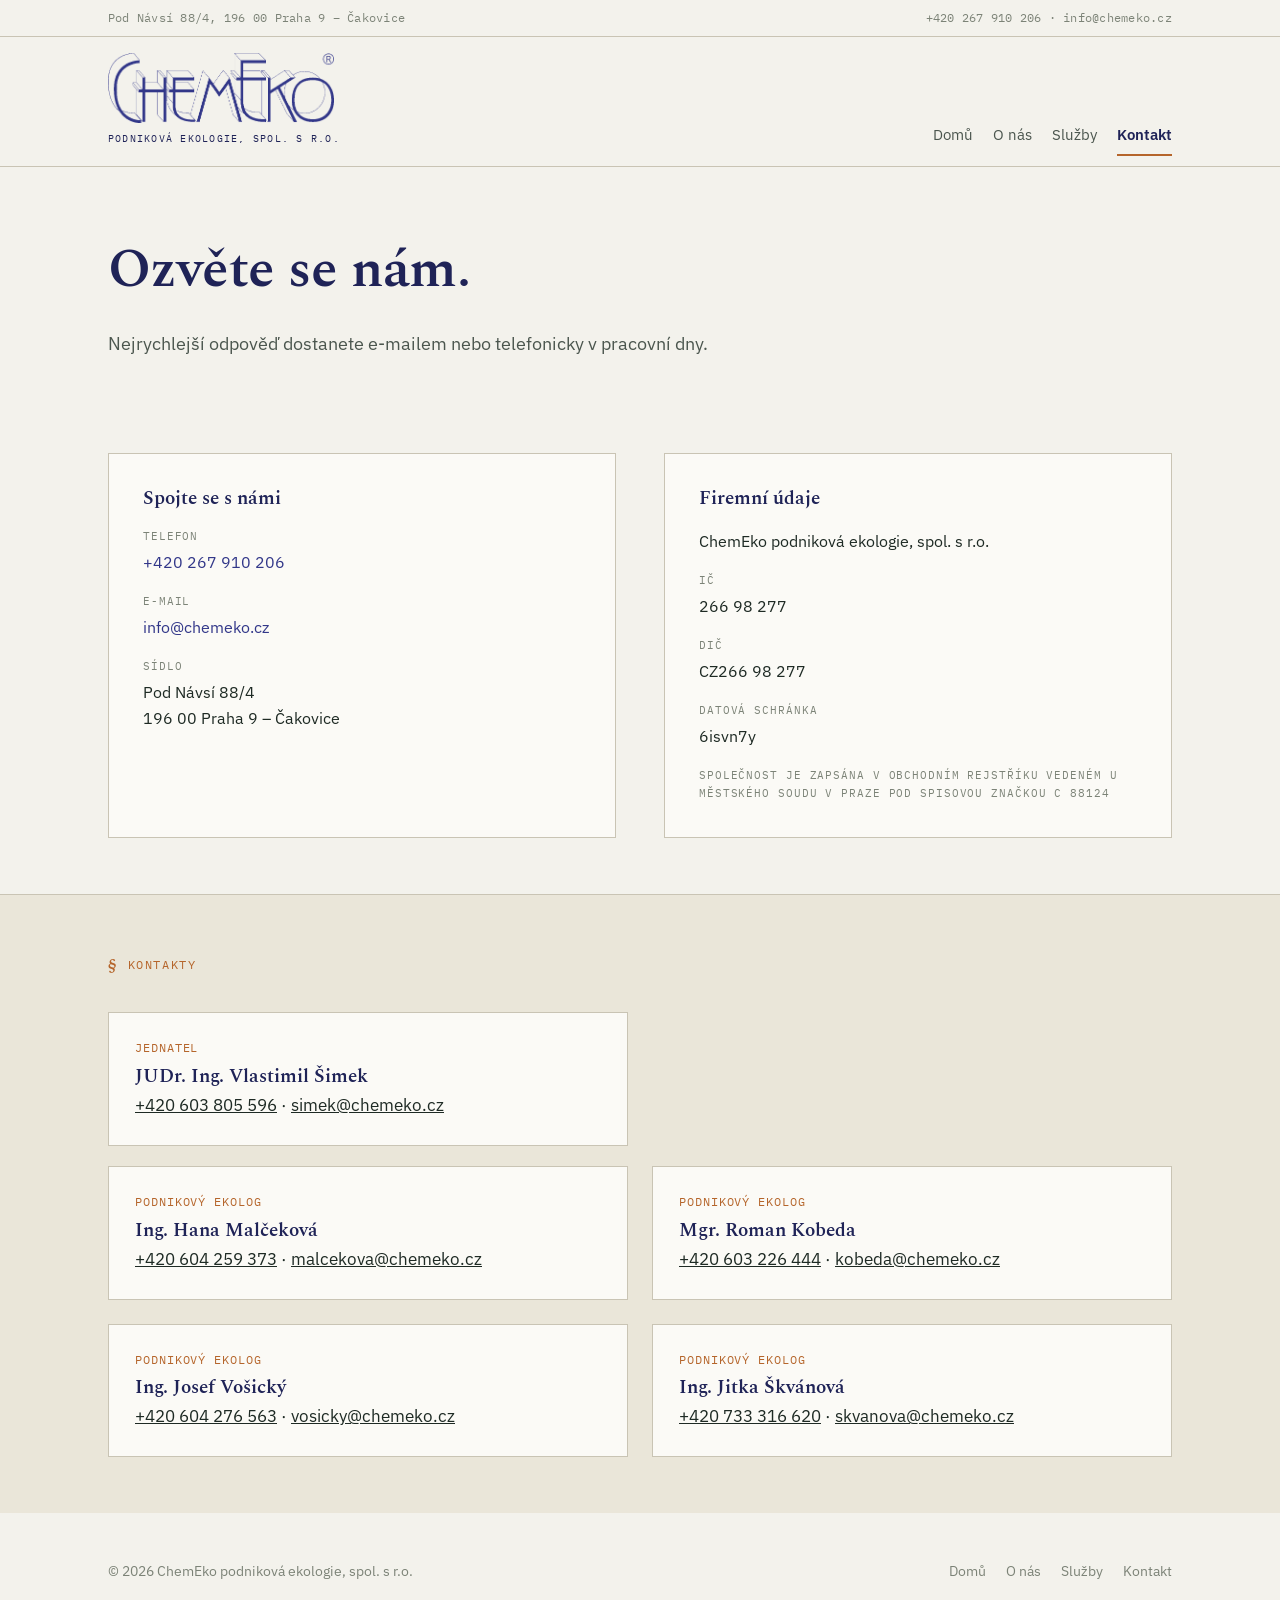
==== kontakt.html @ 53a6280b "Add files via upload" ====
<!DOCTYPE html>
<html lang="cs">
<head>
<meta charset="UTF-8">
<meta name="viewport" content="width=device-width, initial-scale=1.0">
<title>Kontakt — ChemEko podniková ekologie</title>
<meta name="description" content="Kontaktní a firemní údaje ChemEko podniková ekologie, spol. s r.o. — Praha 9, Čakovice.">
<link rel="preconnect" href="https://fonts.googleapis.com">
<link rel="preconnect" href="https://fonts.gstatic.com" crossorigin>
<link href="https://fonts.googleapis.com/css2?family=Spectral:ital,wght@0,400;0,500;0,600;1,500&family=IBM+Plex+Sans:wght@400;500;600&family=IBM+Plex+Mono:wght@400;500&display=swap" rel="stylesheet">
<link rel="stylesheet" href="style.css">
</head>
<body>

<div class="topbar">
  <div class="wrap">
    <span>Pod Návsí 88/4, 196&nbsp;00 Praha 9 – Čakovice</span>
    <span><a href="tel:+420267910206">+420 267 910 206</a> · <a href="mailto:info@chemeko.cz">info@chemeko.cz</a></span>
  </div>
</div>

<header class="site">
  <div class="wrap">
    <a href="index.html" class="logo">
	  <img src="logo-mark.png" alt="ChemEko podniková ekologie, spol. s r.o.">
      <span class="tag">podniková ekologie, spol. s r.o.</span>
    </a>
    <nav class="main">
      <a href="index.html">Domů</a>
      <a href="o-nas.html">O nás</a>
      <a href="sluzby.html">Služby</a>
      <a href="kontakt.html" class="active">Kontakt</a>
    </nav>
  </div>
</header>

<section style="padding-bottom: 20px;">
  <div class="wrap">
    <h1>Ozvěte se nám.</h1>
    <p class="lede">Nejrychlejší odpověď dostanete e-mailem nebo telefonicky v pracovní dny.</p>
  </div>
</section>

<section class="tight">
  <div class="wrap contact-grid">

    <div class="contact-card">
      <h3 style="margin-bottom: 18px;">Spojte se s námi</h3>
      <dl>
        <dt>Telefon</dt>
        <dd><a href="tel:+420267910206">+420 267 910 206</a></dd>

        <dt>E-mail</dt>
        <dd><a href="mailto:info@chemeko.cz">info@chemeko.cz</a></dd>

        <dt>Sídlo</dt>
        <dd>Pod Návsí 88/4<br>196 00 Praha 9 – Čakovice</dd>
      </dl>
    </div>

    <div class="contact-card">
      <h3 style="margin-bottom: 18px;">Firemní údaje</h3>
      <dl>
        <dd>ChemEko podniková ekologie, spol. s r.o.</dd>

        <dt>IČ</dt>
        <dd>266 98 277</dd>

        <dt>DIČ</dt>
        <dd>CZ266 98 277</dd>
		
		<dt>Datová schránka</dt>
        <dd>6isvn7y</dd>

		<dt>Společnost je zapsána v obchodním rejstříku vedeném u Městského soudu v Praze pod spisovou značkou C 88124</dt>
      </dl>
    </div>

  </div>
</section>

<section class="tight" style="border-top: 1px solid var(--line); background: var(--bg-band);">
  <div class="wrap">
    <div class="eyebrow">Kontakty</div>
    <div class="people" style="margin-top: 20px;">
	  <div class="person" style="background: var(--card);">
        <span class="role">Jednatel</span>
        <h3>JUDr. Ing. Vlastimil Šimek</h3>
		<span><a href="tel:+420603805596">+420 603 805 596</a> · <a href="mailto:simek@chemeko.cz">simek@chemeko.cz</a></span>
	  </div>
	</div>
	
	<div class="people" style="margin-top: 20px;">
	  <div class="person" style="background: var(--card);">
        <span class="role">Podnikový ekolog</span>
        <h3>Ing. Hana Malčeková</h3>
		<span><a href="tel:+420604259373">+420 604 259 373</a> · <a href="mailto:malcekova@chemeko.cz">malcekova@chemeko.cz</a></span>
      </div>
	  <div class="person" style="background: var(--card);">
        <span class="role">Podnikový ekolog</span>
        <h3>Mgr. Roman Kobeda</h3>
		<span><a href="tel:+420603226444">+420 603 226 444</a> · <a href="mailto:kobeda@chemeko.cz">kobeda@chemeko.cz</a></span>
      </div>
	  <div class="person" style="background: var(--card);">
        <span class="role">Podnikový ekolog</span>
        <h3>Ing. Josef Vošický</h3>
		<span><a href="tel:+420604276563">+420 604 276 563</a> · <a href="mailto:vosicky@chemeko.cz">vosicky@chemeko.cz</a></span>
      </div>
	  <div class="person" style="background: var(--card);">
        <span class="role">Podnikový ekolog</span>
        <h3>Ing. Jitka Škvánová</h3>
		<span><a href="tel:+420733316620">+420 733 316 620</a> · <a href="mailto:skvanova@chemeko.cz">skvanova@chemeko.cz</a></span>
      </div>
	</div>
  </div>
</section>

<footer class="site">
  <div class="wrap">
    <span>© <span id="year"></span> ChemEko podniková ekologie, spol. s r.o.</span>
    <nav>
      <a href="index.html">Domů</a>
      <a href="o-nas.html">O nás</a>
      <a href="sluzby.html">Služby</a>
      <a href="kontakt.html">Kontakt</a>
    </nav>
  </div>
</footer>

<script>document.getElementById('year').textContent = new Date().getFullYear();</script>
</body>
</html>
---- style.css ----
/* ==========================================================================
   ChemEko — podniková ekologie
   Design tokens
   ========================================================================== */

:root{
  --bg:        #f3f2ec;
  --bg-band:   #eae6d9;
  --card:      #fbfaf6;
  --ink:       #1e2a24;
  --ink-soft:  #4b564e;
  --ink-faint: #7c8377;
  --brand:     #323789;
  --brand-deep:#1f2357;
  --accent:    #b5652b;
  --accent-soft: #e7d9c4;
  --line:      #c9c4b4;
  --line-soft: #dedad0;

  --serif: "Spectral", "Georgia", serif;
  --sans:  "IBM Plex Sans", "Helvetica Neue", Arial, sans-serif;
  --mono:  "IBM Plex Mono", "Courier New", monospace;

  --max: 1120px;
}

*, *::before, *::after{ box-sizing: border-box; }

html{ scroll-behavior: smooth; }

body{
  margin: 0;
  background: var(--bg);
  color: var(--ink);
  font-family: var(--sans);
  font-size: 17px;
  line-height: 1.6;
  -webkit-font-smoothing: antialiased;
}

img{ max-width: 100%; display: block; }

a{ color: inherit; }

.wrap{
  max-width: var(--max);
  margin: 0 auto;
  padding: 0 28px;
}

h1, h2, h3, h4{
  font-family: var(--serif);
  font-weight: 600;
  color: var(--brand-deep);
  line-height: 1.15;
  margin: 0 0 0.5em;
}

h1{ font-size: clamp(2.1rem, 4.4vw, 3.4rem); letter-spacing: -0.01em; }
h2{ font-size: clamp(1.5rem, 2.6vw, 2rem); }
h3{ font-size: 1.2rem; }

p{ margin: 0 0 1em; color: var(--ink-soft); }

.eyebrow{
  display: inline-flex;
  align-items: center;
  gap: 10px;
  font-family: var(--mono);
  font-size: 0.72rem;
  letter-spacing: 0.14em;
  text-transform: uppercase;
  color: var(--accent);
  margin-bottom: 14px;
}
.eyebrow::before{
  content: "§";
  font-family: var(--serif);
  font-weight: 600;
  font-size: 1rem;
  color: var(--accent);
}

.lede{
  font-size: 1.15rem;
  color: var(--ink-soft);
  max-width: 56ch;
}

/* ---------- buttons ---------- */
.btn{
  display: inline-flex;
  align-items: center;
  gap: 8px;
  font-family: var(--sans);
  font-weight: 600;
  font-size: 0.95rem;
  padding: 13px 24px;
  border-radius: 2px;
  text-decoration: none;
  border: 1px solid transparent;
  transition: transform .15s ease, background .15s ease, color .15s ease, border-color .15s ease;
}
.btn-primary{
  background: var(--brand);
  color: #f4f2e9;
}
.btn-primary:hover{ background: var(--brand-deep); }
.btn-ghost{
  border-color: var(--ink);
  color: var(--ink);
}
.btn-ghost:hover{ background: var(--ink); color: var(--bg); }
.btn:focus-visible{ outline: 2px solid var(--accent); outline-offset: 3px; }

/* ==========================================================================
   Header / nav
   ========================================================================== */

.topbar{
  border-bottom: 1px solid var(--line);
  background: var(--bg);
  font-family: var(--mono);
  font-size: 0.78rem;
  letter-spacing: 0.02em;
  color: var(--ink-faint);
}
.topbar .wrap{
  display: flex;
  justify-content: space-between;
  padding-top: 8px;
  padding-bottom: 8px;
  flex-wrap: wrap;
  gap: 6px;
}
.topbar a{ text-decoration: none; color: var(--ink-faint); }
.topbar a:hover{ color: var(--accent); }

header.site{
  position: sticky;
  top: 0;
  z-index: 20;
  background: rgba(243,242,236,0.94);
  backdrop-filter: blur(6px);
  border-bottom: 1px solid var(--line);
}
header.site .wrap{
  display: flex;
  align-items: flex-end;
  justify-content: space-between;
  padding-top: 16px;
  padding-bottom: 16px;
}

.logo{
  /*display: flex;*/
  align-items: center;
  gap: 12px;
  text-decoration: none;
  color: var(--ink);
}
.logo img{
  height: 70px;
  width: auto;
  display: block;
}
.logo .word{
  display: flex;
  flex-direction: column;
}
.logo .name{
  font-family: var(--serif);
  font-weight: 600;
  font-size: 1.35rem;
  letter-spacing: -0.01em;
  color: var(--brand-deep);
}
.logo .tag{
  font-family: var(--mono);
  font-size: 0.65rem;
  letter-spacing: 0.12em;
  text-transform: uppercase;
  color: var(--brand-deep);
}

nav.main{
  display: flex;
  align-items: center;
  gap: 20px;
}
nav.main a{
  text-decoration: none;
  font-size: 0.92rem;
  color: var(--ink-soft);
  position: relative;
  padding: 4px 0;
}
nav.main a:hover{ color: var(--brand-deep); }
nav.main a.active{ color: var(--brand-deep); font-weight: 600; }
nav.main a.active::after{
  content: "";
  position: absolute;
  left: 0; right: 0; bottom: -6px;
  height: 2px;
  background: var(--accent);
}

/* ==========================================================================
   Hero
   ========================================================================== */

.hero{
  padding: 76px 0 64px;
  border-bottom: 1px solid var(--line);
}
.hero .wrap{
  display: grid;
  grid-template-columns: 1.3fr 0.7fr;
  gap: 48px;
  align-items: center;
}
.hero-copy .actions{
  display: flex;
  gap: 14px;
  margin-top: 30px;
  flex-wrap: wrap;
}
.stamp-wrap{
  display: flex;
  justify-content: center;
}
.stamp{
  width: 100%;
  max-width: 240px;
  height: auto;
}
.stamp text{
  font-family: var(--mono);
}
.stamp .ring-text{
  fill: var(--brand);
  font-size: 6.6px;
  letter-spacing: 2.2px;
}
.stamp .center-year{
  fill: var(--brand-deep);
  font-family: var(--serif);
  font-size: 21px;
  font-weight: 600;
}
.stamp .center-sub{
  fill: var(--ink-faint);
  font-size: 5.5px;
  letter-spacing: 1.5px;
}
.stamp circle, .stamp line{
  stroke: var(--brand);
}

/* ==========================================================================
   Stat band
   ========================================================================== */

.stats{
  background: var(--bg-band);
  border-bottom: 1px solid var(--line);
}
.stats .wrap{
  display: grid;
  grid-template-columns: repeat(4, 1fr);
  gap: 0;
  padding-top: 36px;
  padding-bottom: 36px;
}
.stat{
  padding: 0 20px;
  border-left: 1px solid var(--line);
}
.stat:first-child{ border-left: none; padding-left: 0; }
.stat .num{
  font-family: var(--serif);
  font-size: 2rem;
  font-weight: 600;
  color: var(--brand-deep);
  display: block;
  line-height: 1;
  margin-bottom: 6px;
}
.stat .label{
  font-size: 0.85rem;
  color: var(--ink-soft);
}

/* ==========================================================================
   Sections generic
   ========================================================================== */

section{ padding: 72px 0; }
section.tight{ padding: 56px 0; }
.section-head{
  max-width: 62ch;
  margin-bottom: 44px;
}

/* ---------- service grid ---------- */
.grid-4{
  display: grid;
  grid-template-columns: repeat(2, 1fr);
  gap: 1px;
  background: var(--line);
  border: 1px solid var(--line);
}
.service-card{
  background: var(--card);
  padding: 32px;
  display: flex;
  flex-direction: column;
}
.service-card .ref{
  font-family: var(--mono);
  font-size: 0.72rem;
  color: var(--accent);
  letter-spacing: 0.06em;
  margin-bottom: 10px;
}
.service-card h3{ margin-bottom: 10px; }
.service-card p{ margin-bottom: 18px; flex-grow: 1; }
.service-card .more{
  font-family: var(--mono);
  font-size: 0.78rem;
  text-decoration: none;
  color: var(--brand);
  letter-spacing: 0.03em;
}
.service-card .more:hover{ color: var(--accent); }

/* ---------- article / detailed service blocks ---------- */
.article-block{
  border-top: 1px solid var(--line);
  padding: 48px 0;
  display: grid;
  grid-template-columns: 0.9fr 1.6fr;
  gap: 40px;
}
.article-block:last-child{ border-bottom: 1px solid var(--line); }
.article-block .side{ position: sticky; top: 90px; align-self: start; }
.article-block .side .num{
  font-family: var(--mono);
  color: var(--ink-faint);
  font-size: 0.8rem;
  display: block;
  margin-bottom: 6px;
}
.article-block ul{
  margin: 18px 0 0;
  padding: 0;
  list-style: none;
}
.article-block ul li{
  position: relative;
  padding-left: 20px;
  margin-bottom: 12px;
  color: var(--ink-soft);
}
.article-block ul li::before{
  content: "—";
  position: absolute;
  left: 0;
  color: var(--accent);
}

/* ---------- two column text ---------- */
.two-col{
  display: grid;
  grid-template-columns: 1fr 1fr;
  gap: 56px;
}

/* ---------- pull quote / principle ---------- */
.principle{
  background: var(--brand-deep);
  color: #eae6d9;
  padding: 60px 0;
}
.principle .wrap{ max-width: 780px; }
.principle p{
  font-family: var(--serif);
  font-size: clamp(1.3rem, 2.3vw, 1.7rem);
  color: #f2efe4;
  line-height: 1.45;
}
.principle .attrib{
  font-family: var(--mono);
  font-size: 0.78rem;
  color: #b9c2b6;
  margin-top: 20px;
}

/* ---------- people ---------- */
.people{
  display: grid;
  grid-template-columns: repeat(2, 1fr);
  gap: 24px;
}
.person{
  border: 1px solid var(--line);
  background: var(--card);
  padding: 26px;
}
.person .role{
  font-family: var(--mono);
  font-size: 0.72rem;
  color: var(--accent);
  text-transform: uppercase;
  letter-spacing: 0.08em;
  margin-bottom: 8px;
  display: block;
}
.person h3{ margin-bottom: 4px; }

/* ---------- timeline ---------- */
.timeline{
  border-left: 2px solid var(--line);
  margin-left: 6px;
  padding-left: 30px;
  display: flex;
  flex-direction: column;
  gap: 32px;
}
.timeline .point{ position: relative; }
.timeline .point::before{
  content: "";
  position: absolute;
  left: -37px;
  top: 4px;
  width: 10px;
  height: 10px;
  border-radius: 50%;
  background: var(--accent);
}
.timeline .year{
  font-family: var(--mono);
  color: var(--brand);
  font-size: 0.85rem;
  margin-bottom: 4px;
  display: block;
}

/* ---------- contact ---------- */
.contact-grid{
  display: grid;
  grid-template-columns: 1fr 1fr;
  gap: 48px;
}
.contact-card{
  background: var(--card);
  border: 1px solid var(--line);
  padding: 34px;
}
.contact-card dl{ margin: 0; }
.contact-card dt{
  font-family: var(--mono);
  font-size: 0.7rem;
  text-transform: uppercase;
  letter-spacing: 0.08em;
  color: var(--ink-faint);
  margin-top: 18px;
}
.contact-card dt:first-child{ margin-top: 0; }
.contact-card dd{
  margin: 3px 0 0;
  font-size: 1.02rem;
  color: var(--ink);
}
.contact-card dd a{ text-decoration: none; color: var(--brand); }
.contact-card dd a:hover{ color: var(--accent); }

/* ==========================================================================
   CTA band + footer
   ========================================================================== */

.cta-band{
  background: var(--bg-band);
  border-top: 1px solid var(--line);
  border-bottom: 1px solid var(--line);
  padding: 56px 0;
  text-align: center;
}
.cta-band h2{ margin-bottom: 10px; }
.cta-band p{ margin: 0 auto 26px; }
.cta-band .actions{ display: flex; gap: 14px; justify-content: center; flex-wrap: wrap; }

footer.site{ padding: 48px 0 40px; }
footer.site .wrap{
  display: flex;
  justify-content: space-between;
  gap: 24px;
  flex-wrap: wrap;
  font-size: 0.85rem;
  color: var(--ink-faint);
}
footer.site nav{ display: flex; gap: 20px; flex-wrap: wrap; }
footer.site a{ text-decoration: none; color: var(--ink-faint); }
footer.site a:hover{ color: var(--accent); }

/* ==========================================================================
   Responsive
   ========================================================================== */

@media (max-width: 880px){
  .hero .wrap{ grid-template-columns: 1fr; }
  .stamp-wrap{ order: -1; max-width: 160px; margin: 0 auto 8px; }
  .stats .wrap{ grid-template-columns: repeat(2, 1fr); row-gap: 24px; }
  .stat:nth-child(3){ border-left: none; padding-left: 0; }
  .grid-4{ grid-template-columns: 1fr; }
  .article-block{ grid-template-columns: 1fr; }
  .article-block .side{ position: static; }
  .two-col{ grid-template-columns: 1fr; gap: 30px; }
  .people{ grid-template-columns: 1fr; }
  .contact-grid{ grid-template-columns: 1fr; }
}

@media (max-width: 640px){
  nav.main{
    position: fixed;
    inset: 64px 0 0 0;
    background: var(--bg);
    flex-direction: column;
    align-items: flex-start;
    padding: 30px 28px;
    gap: 22px;
    font-size: 1.1rem;
    transform: translateX(100%);
    transition: transform .25s ease;
  }
  .nav-toggle:checked ~ nav.main{ transform: translateX(0); }
  .nav-toggle-label{
    display: flex;
    flex-direction: column;
    gap: 5px;
    cursor: pointer;
    padding: 6px;
  }
  .nav-toggle-label span{
    width: 22px; height: 2px; background: var(--ink);
  }
  .topbar .wrap{ font-size: 0.7rem; }
}
@media (min-width: 641px){
  .nav-toggle-label{ display: none; }
}

@media (prefers-reduced-motion: reduce){
  html{ scroll-behavior: auto; }
  * { transition: none !important; }
}
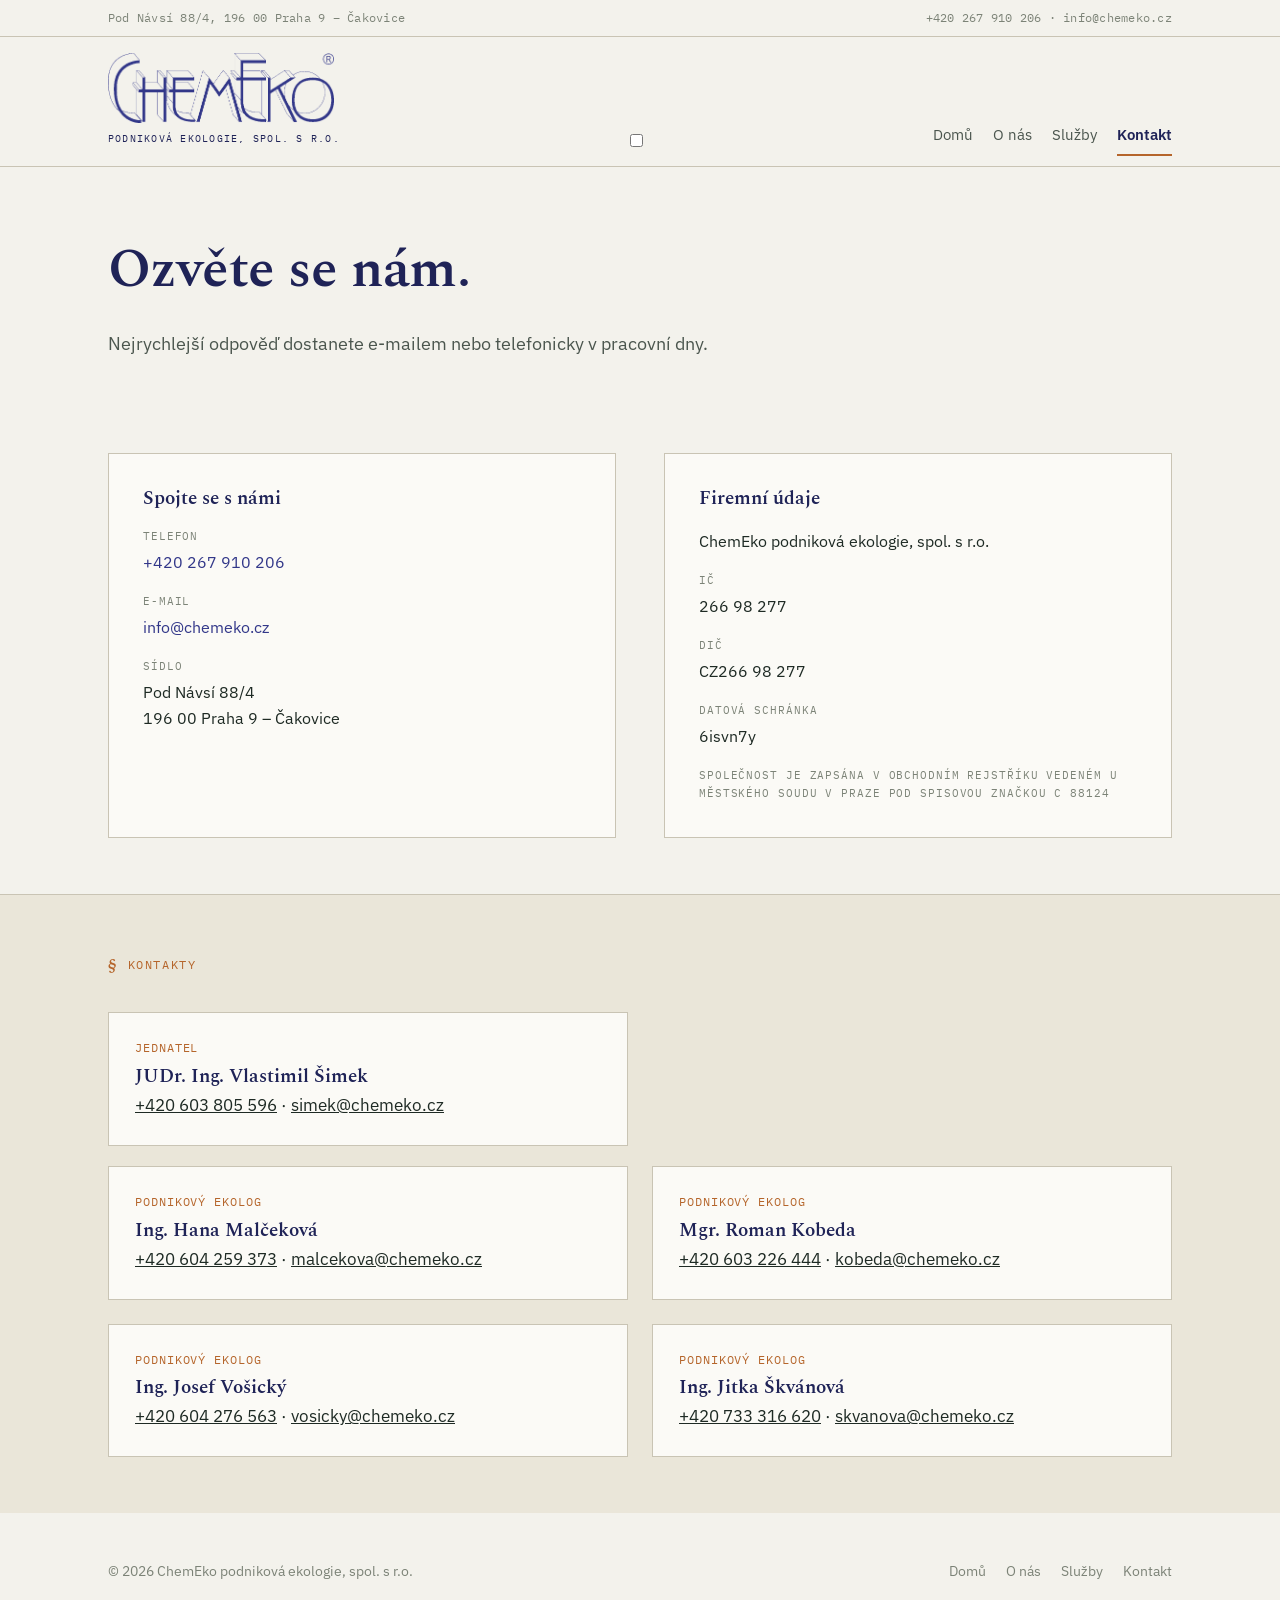
==== commit ff1b1e28: "Update kontakt.html" ====
--- a/kontakt.html
+++ b/kontakt.html
@@ -25,6 +25,8 @@
 	  <img src="logo-mark.png" alt="ChemEko podniková ekologie, spol. s r.o.">
       <span class="tag">podniková ekologie, spol. s r.o.</span>
     </a>
+	<input type="checkbox" id="nav-toggle" class="nav-toggle">  
+	<label for="nav-toggle" class="nav-toggle-label" aria-label="Otevřít menu"><span></span><span></span><span></span></label> 
     <nav class="main">
       <a href="index.html">Domů</a>
       <a href="o-nas.html">O nás</a>
